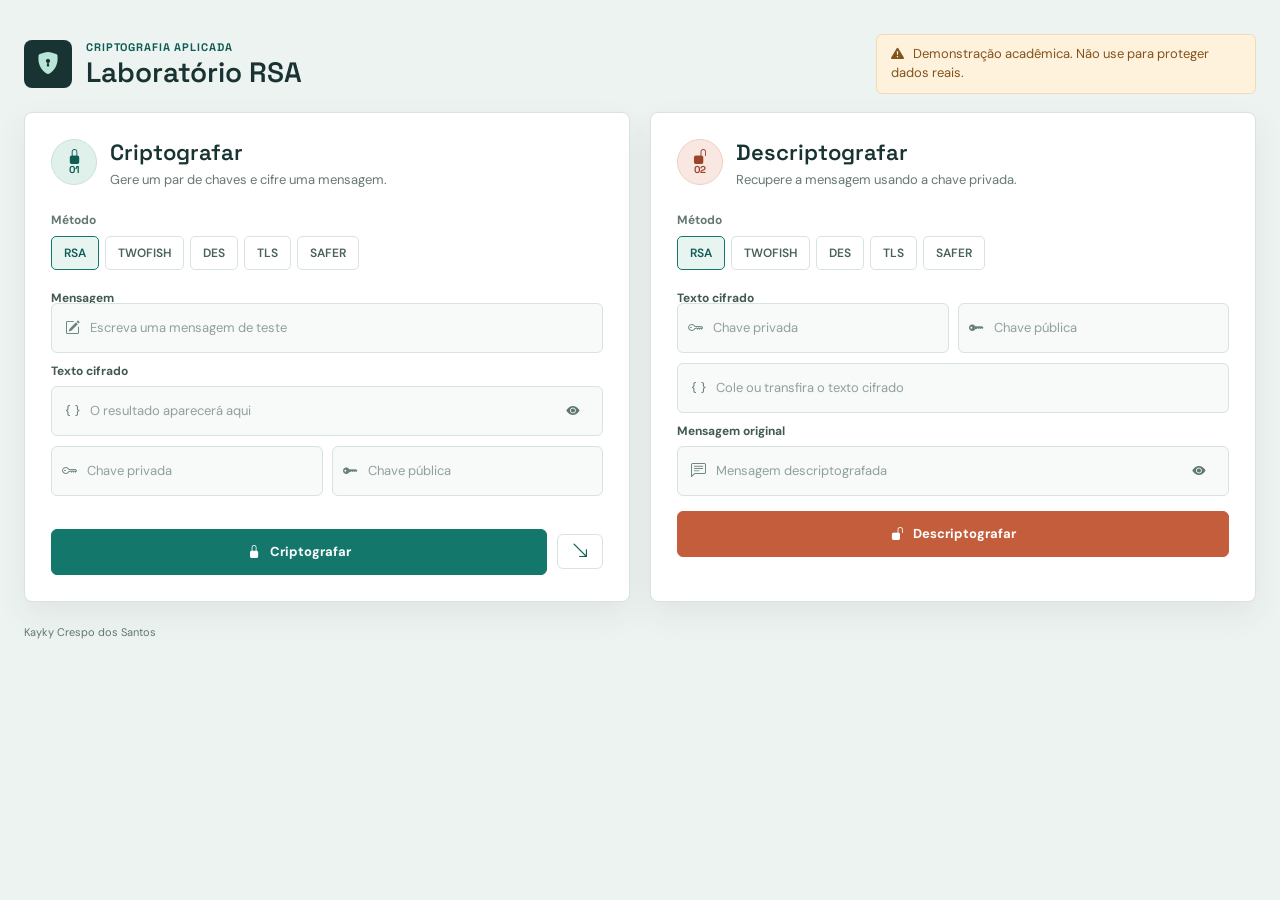
==== index.html @ c53b8f72 "feat: aprimora autoria e selecao de metodos RSA" ====
<!DOCTYPE html>
<html lang="pt-br">

<head>
    <meta charset="UTF-8">
    <meta http-equiv="X-UA-Compatible" content="IE=edge">
    <meta name="viewport" content="width=device-width, initial-scale=1.0">
    <link rel="stylesheet" href="https://cdn.jsdelivr.net/npm/bootstrap-icons@1.10.5/font/bootstrap-icons.css">
    <link rel="stylesheet" href="styles.css?v=4">
    <script type="module" src="https://pyscript.net/snapshots/2023.09.1.RC1/core.js"></script>
    <link rel="stylesheet"
        href="https://fonts.googleapis.com/css2?family=DM+Sans:wght@400;500;600;700&family=Space+Grotesk:wght@500;600;700&display=swap">
    <title>APS | Criptografia - Work Security</title>
</head>

<!--pop-up / botão I(INÍCIO)-->
<body>
    <div id="popup" class="popup">
        <label class="infoEsquerda" for="btnInformacoes">
            <input type="password" name="" id="informacoesEsquerdaFront" class="info-input" placeholder="" readonly>
            <div id="contornoInfoEsquerda" onclick="fecharDireita()">
                <svg xmlns="http://www.w3.org/2000/svg" rect id="myRectAfter" width="24" height="24" fill="white"
                    class="bi bi-info-circle" viewBox="0 0 16 16">
                    <path d="M8 15A7 7 0 1 1 8 1a7 7 0 0 1 0 14zm0 1A8 8 0 1 0 8 0a8 8 0 0 0 0 16z" />
                    <path
                        d="m8.93 6.588-2.29.287-.082.38.45.083c.294.07.352.176.288.469l-.738 3.468c-.194.897.105 1.319.808 1.319.545 0 1.178-.252 1.465-.598l.088-.416c-.2.176-.492.246-.686.246-.275 0-.375-.193-.304-.533L8.93 6.588zM9 4.5a1 1 0 1 1-2 0 1 1 0 0 1 2 0z" />
                </svg>
        </label>
    </div>
    <div>
        <p id="infoTextoEsquerda">Instruções</p>
    </div>
<!--pop-up / botão I(TÉRMINO)-->

    <!--conteudo 1-->
    <div id="conteudoInfo1">
        <input type="password" name="" id="informacoesEsquerdaBackVoltar" class="info-input" placeholder="" readonly>
        <div id="cortornoVoltarDireita" onclick="proximaPagina1()" onmouseenter="mudarCorBotaoPaginaProxima1()"
            onmouseleave="mudarCorBotaoPaginaProxima1()">
            <svg xmlns="http://www.w3.org/2000/svg" id="botaoVoltar" width="25" height="25" fill="white"
                class="bi bi-arrow-right-circle" viewBox="0 0 16 16">
                <path fill-rule="evenodd"
                    d="M1 8a7 7 0 1 0 14 0A7 7 0 0 0 1 8zm15 0A8 8 0 1 1 0 8a8 8 0 0 1 16 0zM4.5 7.5a.5.5 0 0 0 0 1h5.793l-2.147 2.146a.5.5 0 0 0 .708.708l3-3a.5.5 0 0 0 0-.708l-3-3a.5.5 0 1 0-.708.708L10.293 7.5H4.5z" />
            </svg>
        </div>
        <p id="topicosInfo1">1. Selecione o método de criptografia. Por enquanto, somente RSA está disponível, as outras
            estão em desenvolvimento.</p>
        <div id="pagina1">1/10</div>
    </div>

    <!--conteudo 2-->
    <div id="conteudoInfo2">

        <input type="password" name="" id="informacoesEsquerdaBackVoltarPaginaAnterior2" class="info-input"
            placeholder="" readonly>
        <div id="cortornoVoltarEsquerda" onclick="paginaAnterior2()" onmouseenter="mudarCorBotaoPaginaAnterior2()"
            onmouseleave="mudarCorBotaoPaginaAnterior2()">
            <svg xmlns="http://www.w3.org/2000/svg" id="botaoVoltarPaginaAnterior2" width="25" height="25" fill="white"
                class="bi bi-arrow-left-circle" viewBox="0 0 16 16">
                <path fill-rule="evenodd"
                    d="M1 8a7 7 0 1 0 14 0A7 7 0 0 0 1 8zm15 0A8 8 0 1 1 0 8a8 8 0 0 1 16 0zm-4.5-.5a.5.5 0 0 1 0 1H5.707l2.147 2.146a.5.5 0 0 1-.708.708l-3-3a.5.5 0 0 1 0-.708l3-3a.5.5 0 1 1 .708.708L5.707 7.5H11.5z" />
            </svg>
        </div>

        <input type="password" name="" id="informacoesEsquerdaBackVoltar2" class="info-input" placeholder="" readonly>
        <div id="cortornoVoltarDireita" onclick="proximaPagina2()" onmouseenter="mudarCorBotaoPaginaProxima2()"
            onmouseleave="mudarCorBotaoPaginaProxima2()">
            <svg xmlns="http://www.w3.org/2000/svg" id="botaoVoltar2" width="25" height="25" fill="white"
                class="bi bi-arrow-right-circle" viewBox="0 0 16 16">
                <path fill-rule="evenodd"
                    d="M1 8a7 7 0 1 0 14 0A7 7 0 0 0 1 8zm15 0A8 8 0 1 1 0 8a8 8 0 0 1 16 0zM4.5 7.5a.5.5 0 0 0 0 1h5.793l-2.147 2.146a.5.5 0 0 0 .708.708l3-3a.5.5 0 0 0 0-.708l-3-3a.5.5 0 1 0-.708.708L10.293 7.5H4.5z" />
            </svg>
        </div>
        <p id="topicosInfo2">2. Digite a mensagem que você deseja criptografar e clique em "ENCRIPTOGRAFAR”.</p>
        <div id="pagina2">2/10</div>
    </div>

    <!--conteudo 3-->
    <div id="conteudoInfo3">

        <input type="password" name="" id="informacoesEsquerdaBackVoltarPaginaAnterior3" class="info-input"
            placeholder="" readonly>
        <div id="cortornoVoltarEsquerda" onclick="paginaAnterior3()" onmouseenter="mudarCorBotaoPaginaAnterior3()"
            onmouseleave="mudarCorBotaoPaginaAnterior3()">
            <svg xmlns="http://www.w3.org/2000/svg" id="botaoVoltarPaginaAnterior3" width="25" height="25" fill="white"
                class="bi bi-arrow-left-circle" viewBox="0 0 16 16">
                <path fill-rule="evenodd"
                    d="M1 8a7 7 0 1 0 14 0A7 7 0 0 0 1 8zm15 0A8 8 0 1 1 0 8a8 8 0 0 1 16 0zm-4.5-.5a.5.5 0 0 1 0 1H5.707l2.147 2.146a.5.5 0 0 1-.708.708l-3-3a.5.5 0 0 1 0-.708l3-3a.5.5 0 1 1 .708.708L5.707 7.5H11.5z" />
            </svg>
        </div>

        <input type="password" name="" id="informacoesEsquerdaBackVoltar3" class="info-input" placeholder="" readonly>
        <div id="cortornoVoltarDireita" onclick="proximaPagina3()" onmouseenter="mudarCorBotaoPaginaProxima3()"
            onmouseleave="mudarCorBotaoPaginaProxima3()">
            <svg xmlns="http://www.w3.org/2000/svg" id="botaoVoltar3" width="25" height="25" fill="white"
                class="bi bi-arrow-right-circle" viewBox="0 0 16 16">
                <path fill-rule="evenodd"
                    d="M1 8a7 7 0 1 0 14 0A7 7 0 0 0 1 8zm15 0A8 8 0 1 1 0 8a8 8 0 0 1 16 0zM4.5 7.5a.5.5 0 0 0 0 1h5.793l-2.147 2.146a.5.5 0 0 0 .708.708l3-3a.5.5 0 0 0 0-.708l-3-3a.5.5 0 1 0-.708.708L10.293 7.5H4.5z" />
            </svg>
        </div>
        <p id="topicosInfo3">3. Após criptografar, o sistema irá gerar uma chave privada e uma chave pública, juntamente
            com a mensagem criptografada.</p>
        <div id="pagina3">3/10</div>
    </div>

    <!--conteudo 4-->
    <div id="conteudoInfo4">

        <input type="password" name="" id="informacoesEsquerdaBackVoltarPaginaAnterior4" class="info-input"
            placeholder="" readonly>
        <div id="cortornoVoltarEsquerda" onclick="paginaAnterior4()" onmouseenter="mudarCorBotaoPaginaAnterior4()"
            onmouseleave="mudarCorBotaoPaginaAnterior4()">
            <svg xmlns="http://www.w3.org/2000/svg" id="botaoVoltarPaginaAnterior4" width="25" height="25" fill="white"
                class="bi bi-arrow-left-circle" viewBox="0 0 16 16">
                <path fill-rule="evenodd"
                    d="M1 8a7 7 0 1 0 14 0A7 7 0 0 0 1 8zm15 0A8 8 0 1 1 0 8a8 8 0 0 1 16 0zm-4.5-.5a.5.5 0 0 1 0 1H5.707l2.147 2.146a.5.5 0 0 1-.708.708l-3-3a.5.5 0 0 1 0-.708l3-3a.5.5 0 1 1 .708.708L5.707 7.5H11.5z" />
            </svg>
        </div>

        <input type="password" name="" id="informacoesEsquerdaBackVoltar4" class="info-input" placeholder="" readonly>
        <div id="cortornoVoltarDireita" onclick="proximaPagina4()" onmouseenter="mudarCorBotaoPaginaProxima4()"
            onmouseleave="mudarCorBotaoPaginaProxima4()">
            <svg xmlns="http://www.w3.org/2000/svg" id="botaoVoltar4" width="25" height="25" fill="white"
                class="bi bi-arrow-right-circle" viewBox="0 0 16 16">
                <path fill-rule="evenodd"
                    d="M1 8a7 7 0 1 0 14 0A7 7 0 0 0 1 8zm15 0A8 8 0 1 1 0 8a8 8 0 0 1 16 0zM4.5 7.5a.5.5 0 0 0 0 1h5.793l-2.147 2.146a.5.5 0 0 0 .708.708l3-3a.5.5 0 0 0 0-.708l-3-3a.5.5 0 1 0-.708.708L10.293 7.5H4.5z" />
            </svg>
        </div>

        <p id="topicosInfo4">4. Você pode clicar no ícone do “olho” para ocultar ou exibir a mensagem, caso seja
            confidencial.</p>
        <div id="pagina4">4/10</div>
    </div>

    <!--conteudo 5-->
    <div id="conteudoInfo5">

        <input type="password" name="" id="informacoesEsquerdaBackVoltarPaginaAnterior5" class="info-input"
            placeholder="" readonly>
        <div id="cortornoVoltarEsquerda" onclick="paginaAnterior5()" onmouseenter="mudarCorBotaoPaginaAnterior5()"
            onmouseleave="mudarCorBotaoPaginaAnterior5()">
            <svg xmlns="http://www.w3.org/2000/svg" id="botaoVoltarPaginaAnterior5" width="25" height="25" fill="white"
                class="bi bi-arrow-left-circle" viewBox="0 0 16 16">
                <path fill-rule="evenodd"
                    d="M1 8a7 7 0 1 0 14 0A7 7 0 0 0 1 8zm15 0A8 8 0 1 1 0 8a8 8 0 0 1 16 0zm-4.5-.5a.5.5 0 0 1 0 1H5.707l2.147 2.146a.5.5 0 0 1-.708.708l-3-3a.5.5 0 0 1 0-.708l3-3a.5.5 0 1 1 .708.708L5.707 7.5H11.5z" />
            </svg>
        </div>

        <input type="password" name="" id="informacoesEsquerdaBackVoltar5" class="info-input" placeholder="" readonly>
        <div id="cortornoVoltarDireita" onclick="proximaPagina5()" onmouseenter="mudarCorBotaoPaginaProxima5()"
            onmouseleave="mudarCorBotaoPaginaProxima5()">
            <svg xmlns="http://www.w3.org/2000/svg" id="botaoVoltar5" width="25" height="25" fill="white"
                class="bi bi-arrow-right-circle" viewBox="0 0 16 16">
                <path fill-rule="evenodd"
                    d="M1 8a7 7 0 1 0 14 0A7 7 0 0 0 1 8zm15 0A8 8 0 1 1 0 8a8 8 0 0 1 16 0zM4.5 7.5a.5.5 0 0 0 0 1h5.793l-2.147 2.146a.5.5 0 0 0 .708.708l3-3a.5.5 0 0 0 0-.708l-3-3a.5.5 0 1 0-.708.708L10.293 7.5H4.5z" />
            </svg>
        </div>

        <p id="topicosInfo5">5. Use o botão de transferência para transferir os dados para o outro lado sem a necessidade de copiar
            e colar.</p>
        <div id="pagina5">5/10</div>
    </div>

    <!--conteudo 6-->
    <div id="conteudoInfo6">

        <input type="password" name="" id="informacoesEsquerdaBackVoltarPaginaAnterior6" class="info-input"
            placeholder="" readonly>
        <div id="cortornoVoltarEsquerda" onclick="paginaAnterior6()" onmouseenter="mudarCorBotaoPaginaAnterior6()"
            onmouseleave="mudarCorBotaoPaginaAnterior6()">
            <svg xmlns="http://www.w3.org/2000/svg" id="botaoVoltarPaginaAnterior6" width="25" height="25" fill="white"
                class="bi bi-arrow-left-circle" viewBox="0 0 16 16">
                <path fill-rule="evenodd"
                    d="M1 8a7 7 0 1 0 14 0A7 7 0 0 0 1 8zm15 0A8 8 0 1 1 0 8a8 8 0 0 1 16 0zm-4.5-.5a.5.5 0 0 1 0 1H5.707l2.147 2.146a.5.5 0 0 1-.708.708l-3-3a.5.5 0 0 1 0-.708l3-3a.5.5 0 1 1 .708.708L5.707 7.5H11.5z" />
            </svg>
        </div>

        <input type="password" name="" id="informacoesEsquerdaBackVoltar6" class="info-input" placeholder="" readonly>
        <div id="cortornoVoltarDireita" onclick="proximaPagina6()" onmouseenter="mudarCorBotaoPaginaProxima6()"
            onmouseleave="mudarCorBotaoPaginaProxima6()">
            <svg xmlns="http://www.w3.org/2000/svg" id="botaoVoltar6" width="25" height="25" fill="white"
                class="bi bi-arrow-right-circle" viewBox="0 0 16 16">
                <path fill-rule="evenodd"
                    d="M1 8a7 7 0 1 0 14 0A7 7 0 0 0 1 8zm15 0A8 8 0 1 1 0 8a8 8 0 0 1 16 0zM4.5 7.5a.5.5 0 0 0 0 1h5.793l-2.147 2.146a.5.5 0 0 0 .708.708l3-3a.5.5 0 0 0 0-.708l-3-3a.5.5 0 1 0-.708.708L10.293 7.5H4.5z" />
            </svg>
        </div>

        <p id="topicosInfo6">6. Clique em "IR” para prosseguir para a parte de descriptografia.
        </p>
        <div id="pagina6">6/10</div>
    </div>

    <!--conteudo 7-->
    <div id="conteudoInfo7">

        <input type="password" name="" id="informacoesEsquerdaBackVoltarPaginaAnterior7" class="info-input"
            placeholder="" readonly>
        <div id="cortornoVoltarEsquerda" onclick="paginaAnterior7()" onmouseenter="mudarCorBotaoPaginaAnterior7()"
            onmouseleave="mudarCorBotaoPaginaAnterior7()">
            <svg xmlns="http://www.w3.org/2000/svg" id="botaoVoltarPaginaAnterior7" width="25" height="25" fill="white"
                class="bi bi-arrow-left-circle" viewBox="0 0 16 16">
                <path fill-rule="evenodd"
                    d="M1 8a7 7 0 1 0 14 0A7 7 0 0 0 1 8zm15 0A8 8 0 1 1 0 8a8 8 0 0 1 16 0zm-4.5-.5a.5.5 0 0 1 0 1H5.707l2.147 2.146a.5.5 0 0 1-.708.708l-3-3a.5.5 0 0 1 0-.708l3-3a.5.5 0 1 1 .708.708L5.707 7.5H11.5z" />
            </svg>
        </div>

        <input type="password" name="" id="informacoesEsquerdaBackVoltar7" class="info-input" placeholder="" readonly>
        <div id="cortornoVoltarDireita" onclick="proximaPagina7()" onmouseenter="mudarCorBotaoPaginaProxima7()"
            onmouseleave="mudarCorBotaoPaginaProxima7()">
            <svg xmlns="http://www.w3.org/2000/svg" id="botaoVoltar7" width="25" height="25" fill="white"
                class="bi bi-arrow-right-circle" viewBox="0 0 16 16">
                <path fill-rule="evenodd"
                    d="M1 8a7 7 0 1 0 14 0A7 7 0 0 0 1 8zm15 0A8 8 0 1 1 0 8a8 8 0 0 1 16 0zM4.5 7.5a.5.5 0 0 0 0 1h5.793l-2.147 2.146a.5.5 0 0 0 .708.708l3-3a.5.5 0 0 0 0-.708l-3-3a.5.5 0 1 0-.708.708L10.293 7.5H4.5z" />
            </svg>
        </div>

        <p id="topicosInfo7">7. Selecione novamente o método de criptografia, sendo que somente RSA está disponível.
        </p>
        <div id="pagina7">7/10</div>
    </div>

    <!--conteudo 8-->
    <div id="conteudoInfo8">

        <input type="password" name="" id="informacoesEsquerdaBackVoltarPaginaAnterior8" class="info-input"
            placeholder="" readonly>
        <div id="cortornoVoltarEsquerda" onclick="paginaAnterior8()" onmouseenter="mudarCorBotaoPaginaAnterior8()"
            onmouseleave="mudarCorBotaoPaginaAnterior8()">
            <svg xmlns="http://www.w3.org/2000/svg" id="botaoVoltarPaginaAnterior8" width="25" height="25" fill="white"
                class="bi bi-arrow-left-circle" viewBox="0 0 16 16">
                <path fill-rule="evenodd"
                    d="M1 8a7 7 0 1 0 14 0A7 7 0 0 0 1 8zm15 0A8 8 0 1 1 0 8a8 8 0 0 1 16 0zm-4.5-.5a.5.5 0 0 1 0 1H5.707l2.147 2.146a.5.5 0 0 1-.708.708l-3-3a.5.5 0 0 1 0-.708l3-3a.5.5 0 1 1 .708.708L5.707 7.5H11.5z" />
            </svg>
        </div>

        <input type="password" name="" id="informacoesEsquerdaBackVoltar7" class="info-input" placeholder="" readonly>
        <div id="cortornoVoltarDireita" onclick="proximaPagina8()" onmouseenter="mudarCorBotaoPaginaProxima8()"
            onmouseleave="mudarCorBotaoPaginaProxima8()">
            <svg xmlns="http://www.w3.org/2000/svg" id="botaoVoltar8" width="25" height="25" fill="white"
                class="bi bi-arrow-right-circle" viewBox="0 0 16 16">
                <path fill-rule="evenodd"
                    d="M1 8a7 7 0 1 0 14 0A7 7 0 0 0 1 8zm15 0A8 8 0 1 1 0 8a8 8 0 0 1 16 0zM4.5 7.5a.5.5 0 0 0 0 1h5.793l-2.147 2.146a.5.5 0 0 0 .708.708l3-3a.5.5 0 0 0 0-.708l-3-3a.5.5 0 1 0-.708.708L10.293 7.5H4.5z" />
            </svg>
        </div>

        <p id="topicosInfo8">8. Insira tanto a chave privada quanto a chave pública, juntamente com a mensagem
            criptografada.
        </p>
        <div id="pagina8">8/10</div>
    </div>

    <!--conteudo 9-->
    <div id="conteudoInfo9">

        <input type="password" name="" id="informacoesEsquerdaBackVoltarPaginaAnterior9" class="info-input"
            placeholder="" readonly>
        <div id="cortornoVoltarEsquerda" onclick="paginaAnterior9()" onmouseenter="mudarCorBotaoPaginaAnterior9()"
            onmouseleave="mudarCorBotaoPaginaAnterior9()">
            <svg xmlns="http://www.w3.org/2000/svg" id="botaoVoltarPaginaAnterior9" width="25" height="25" fill="white"
                class="bi bi-arrow-left-circle" viewBox="0 0 16 16">
                <path fill-rule="evenodd"
                    d="M1 8a7 7 0 1 0 14 0A7 7 0 0 0 1 8zm15 0A8 8 0 1 1 0 8a8 8 0 0 1 16 0zm-4.5-.5a.5.5 0 0 1 0 1H5.707l2.147 2.146a.5.5 0 0 1-.708.708l-3-3a.5.5 0 0 1 0-.708l3-3a.5.5 0 1 1 .708.708L5.707 7.5H11.5z" />
            </svg>
        </div>

        <input type="password" name="" id="informacoesEsquerdaBackVoltar9" class="info-input" placeholder="" readonly>
        <div id="cortornoVoltarDireita" onclick="proximaPagina9()" onmouseenter="mudarCorBotaoPaginaProxima9()"
            onmouseleave="mudarCorBotaoPaginaProxima9()">
            <svg xmlns="http://www.w3.org/2000/svg" id="botaoVoltar9" width="25" height="25" fill="white"
                class="bi bi-arrow-right-circle" viewBox="0 0 16 16">
                <path fill-rule="evenodd"
                    d="M1 8a7 7 0 1 0 14 0A7 7 0 0 0 1 8zm15 0A8 8 0 1 1 0 8a8 8 0 0 1 16 0zM4.5 7.5a.5.5 0 0 0 0 1h5.793l-2.147 2.146a.5.5 0 0 0 .708.708l3-3a.5.5 0 0 0 0-.708l-3-3a.5.5 0 1 0-.708.708L10.293 7.5H4.5z" />
            </svg>
        </div>
        <p id="topicosInfo9">9. Clique em "DESCRIPTOGRAFAR” para revelar a mensagem original.
        </p>
        <div id="pagina9">9/10</div>
    </div>

    <!--conteudo 10-->
    <div id="conteudoInfo10">

        <input type="password" name="" id="informacoesEsquerdaBackVoltarPaginaAnterior10" class="info-input"
            placeholder="" readonly>
        <div id="cortornoVoltarEsquerda" onclick="paginaAnterior10()" onmouseenter="mudarCorBotaoPaginaAnterior10()"
            onmouseleave="mudarCorBotaoPaginaAnterior10()">
            <svg xmlns="http://www.w3.org/2000/svg" id="botaoVoltarPaginaAnterior10" width="25" height="25" fill="white"
                class="bi bi-arrow-left-circle" viewBox="0 0 16 16">
                <path fill-rule="evenodd"
                    d="M1 8a7 7 0 1 0 14 0A7 7 0 0 0 1 8zm15 0A8 8 0 1 1 0 8a8 8 0 0 1 16 0zm-4.5-.5a.5.5 0 0 1 0 1H5.707l2.147 2.146a.5.5 0 0 1-.708.708l-3-3a.5.5 0 0 1 0-.708l3-3a.5.5 0 1 1 .708.708L5.707 7.5H11.5z" />
            </svg>
        </div>

        <p id="topicosInfo10">10. Clique em “VOLTAR” para retornar para a parte de criptografia.
        </p>
        <div id="pagina10">10/10</div>
    </div>

    </div>

    <header class="app-header">
        <div class="brand-lockup">
            <span class="brand-mark" aria-hidden="true"><i class="bi bi-shield-lock-fill"></i></span>
            <div>
                <p class="eyebrow">CRIPTOGRAFIA APLICADA</p>
                <h1>Laboratório RSA</h1>
            </div>
        </div>
        <p class="security-note"><i class="bi bi-exclamation-triangle-fill" aria-hidden="true"></i> Demonstração acadêmica. Não use para proteger dados reais.</p>
    </header>

    <main id="container" aria-label="Ferramentas de criptografia RSA">
        <div class="content first-content">
            <div class="first-column">
                <label class="infoEsquerda" for="btnInformacoes">
                    <input type="password" name="" id="informacoesEsquerda" class="info-input" placeholder="" readonly>
                    <div id="contornoInfoEsquerda" onclick="abrirDireita()">
                        <svg xmlns="http://www.w3.org/2000/svg" rect id="myRect" width="24" height="24" fill="white"
                            class="bi bi-info-circle" viewBox="0 0 16 16">
                            <path d="M8 15A7 7 0 1 1 8 1a7 7 0 0 1 0 14zm0 1A8 8 0 1 0 8 0a8 8 0 0 0 0 16z" />
                            <path
                                d="m8.93 6.588-2.29.287-.082.38.45.083c.294.07.352.176.288.469l-.738 3.468c-.194.897.105 1.319.808 1.319.545 0 1.178-.252 1.465-.598l.088-.416c-.2.176-.492.246-.686.246-.275 0-.375-.193-.304-.533L8.93 6.588zM9 4.5a1 1 0 1 1-2 0 1 1 0 0 1 2 0z" />
                        </svg>
                    </div>
                </label>
                <h1 class="title title-primary">Descriptografar</h1>
                <p class="description description-primary">Abra a área de descriptografia</p>
                <button id="entrar" class="btn btn-primary">ir</button>
                <p id="copyrightEsquerda">&copy Work Security</p>
            </div><!--first column-->
            <div class="second-column">
                <div class="panel-heading">
                    <span class="step-number" aria-label="Etapa 1"><i class="bi bi-lock-fill" aria-hidden="true"></i><span>01</span></span>
                    <div>
                        <h2 class="title title-second">Criptografar</h2>
                        <p class="panel-subtitle">Gere um par de chaves e cifre uma mensagem.</p>
                    </div>
                </div>
                <p class="description description-criptografia">Método</p>
                <div class="input-container">
                    <input type="radio" id="rsa" name="criptografia" value="RSA" checked /><label class="criptografia"
                        for="rsa">RSA</label>
                    <input type="radio" id="twofish" name="criptografia" value="TWOFISH" /><label class="criptografia"
                        for="twofish">TWOFISH</label>
                    <input type="radio" id="des" name="criptografia" value="DES" /><label class="criptografia"
                        for="des">DES</label>
                    <input type="radio" id="tls" name="criptografia" value="TLS" /><label class="criptografia"
                        for="tls">TLS</label>
                    <input type="radio" id="safer" name="criptografia" value="SAFER" /><label class="criptografia"
                        for="safer">SAFER</label>
                </div>
                <p class="method-notice" id="methodNoticeEncrypt" role="status" aria-live="polite" hidden></p>
                <label class="field-label" for="texto-primary">Mensagem</label>
                <form class="form">
                    <label class="label-input" for="texto-primary">
                        <i class="bi bi-pencil-square" aria-hidden="true"></i>
                        <input type="text" name="" id="texto-primary" placeholder="Escreva uma mensagem de teste"
                            autocomplete="off">
                    </label>
                    <label class="field-label" for="msgCriptografada-primary">Texto cifrado</label>
                    <label class="label-input" for="msgCriptografada-primary">
                        <i class="bi bi-braces" aria-hidden="true"></i>
                        <input type="password" name="msgCriptografada-primary" id="msgCriptografada-primary"
                            placeholder="O resultado aparecerá aqui" value="" readonly>
                        <button class="visibility-toggle" type="button" aria-label="Mostrar ou ocultar texto cifrado" title="Mostrar ou ocultar texto cifrado" onclick="mostrarSenhaPrimary()"><i class="bi bi-eye-fill" id="btn-msgCriptografada-primary" aria-hidden="true"></i></button>
                    </label>
                    <div id="chaves">
                        <label for="chave-privada" class="label-input">
                            <i class="bi bi-key"></i>
                            <input type="text" name="msgCriptografada-primary" id="chave-privada1" placeholder="Chave privada"
                                value="" autocomplete="off" readonly>
                        </label>
                        <label for="chave-publica" class="label-input">
                            <i class="bi bi-key-fill"></i>
                            <input type="text" name="msgCriptografada-primary" id="chave-publica1" placeholder="Chave pública"
                                value="" autocomplete="off" readonly>
                        </label>
                    </div>
                    <div id="chavesVisivel">
                        <p id="chavePrivadaVisivel">Chave privada</p>
                        <p id="chavePublicaVisivel">Chave pública</p>
                    </div>
                    <div class="action-row">
                        <button class="btn btn-second" py-click="criptografar" type="button"><i class="bi bi-lock-fill" aria-hidden="true"></i> Criptografar</button>
                        <button py-click="exportadados" class="transfer-button" type="button" id="exportaDados" aria-label="Transferir mensagem e chaves para descriptografia" title="Transferir para descriptografia"><i class="bi bi-arrow-down-right" aria-hidden="true"></i></button>
                    </div>
                    <p id="aviso" role="status" aria-live="polite">AVISO</p>
                </form>
            </div><!--second column-->
        </div><!--first content-->
        <div class="content second-content">
            <div class="first-column">
                <label class="infoDireita" for="btnInformacoesEsquerda">
                    <input type="password" name="" id="informacoesDireita" class="info-input" placeholder="" readonly>
                    <div id="contornoInfoDireita" onclick="abrirEsquerda()">
                        <svg xmlns="http://www.w3.org/2000/svg" rect id="myRect" width="24" height="24" fill="white"
                            class="bi bi-info-circle" viewBox="0 0 16 16">
                            <path d="M8 15A7 7 0 1 1 8 1a7 7 0 0 1 0 14zm0 1A8 8 0 1 0 8 0a8 8 0 0 0 0 16z" />
                            <path
                                d="m8.93 6.588-2.29.287-.082.38.45.083c.294.07.352.176.288.469l-.738 3.468c-.194.897.105 1.319.808 1.319.545 0 1.178-.252 1.465-.598l.088-.416c-.2.176-.492.246-.686.246-.275 0-.375-.193-.304-.533L8.93 6.588zM9 4.5a1 1 0 1 1-2 0 1 1 0 0 1 2 0z" />
                        </svg>
                    </div>
                </label>
                <h1 class="title title-primary">Criptografar</h1>
                <p class="description description-primary">Gere uma mensagem RSA</p>
                <button id="sair" class="btn btn-primary">voltar</button>
                <p id="copyrightDireita">&copy Work Security</p>
            </div><!--first column-->
            <div class="second-column">
                <div class="panel-heading">
                    <span class="step-number step-number-coral" aria-label="Etapa 2"><i class="bi bi-unlock-fill" aria-hidden="true"></i><span>02</span></span>
                    <div>
                        <h2 class="title title-second">Descriptografar</h2>
                        <p class="panel-subtitle">Recupere a mensagem usando a chave privada.</p>
                    </div>
                </div>
                <p class="description description-criptografia">Método</p>
                <div class="input-container">
                    <input type="radio" id="rsa2" name="criptografia2" value="RSA" checked /><label class="criptografia"
                        for="rsa2">RSA</label>
                    <input type="radio" id="twofish2" name="criptografia2" value="TWOFISH" /><label class="criptografia"
                        for="twofish2">TWOFISH</label>
                    <input type="radio" id="des2" name="criptografia2" value="DES" /><label class="criptografia"
                        for="des2">DES</label>
                    <input type="radio" id="tls2" name="criptografia2" value="TLS" /><label class="criptografia"
                        for="tls2">TLS</label>
                    <input type="radio" id="safer2" name="criptografia2" value="SAFER" /><label class="criptografia"
                        for="safer2">SAFER</label>
                </div>
                <p class="method-notice" id="methodNoticeDecrypt" role="status" aria-live="polite" hidden></p>
                <label class="field-label" for="msgCriptografada-second">Texto cifrado</label>
                <form class="form">
                    <div id="chaves">
                        <label for="chave-privada" class="label-input">
                            <i class="bi bi-key"></i>
                            <input type="text" name="msgCriptografada-primary" id="chave-privada2" placeholder="Chave privada"
                                value="" autocomplete="off">
                        </label>
                        <label for="chave-publica" class="label-input">
                            <i class="bi bi-key-fill"></i>
                            <input type="text" name="msgCriptografada-primary" id="chave-publica2" placeholder="Chave pública"
                                value="" autocomplete="off">
                        </label>
                    </div>
                    <label class="label-input" for="msgCriptografada-second">
                        <i class="bi bi-braces" aria-hidden="true"></i>
                        <input type="text" name="" id="msgCriptografada-second" placeholder="Cole ou transfira o texto cifrado"
                            autocomplete="off">
                    </label>
                    <label class="field-label" for="msgDescriptografada-second">Mensagem original</label>
                    <label class="label-input" for="btn-msgDescriptografada-second">
                        <i class="bi bi-chat-left-text" aria-hidden="true"></i>
                        <input type="password" name="" id="msgDescriptografada-second" placeholder="Mensagem descriptografada"
                            readonly>
                        <button class="visibility-toggle" type="button" aria-label="Mostrar ou ocultar mensagem original" title="Mostrar ou ocultar mensagem original" onclick="mostrarSenhaSecond()"><i class="bi bi-eye-fill" id="btn-msgDescriptografada-second" aria-hidden="true"></i></button>
                    </label>
                    <button class="btn btn-decrypt" type="button" py-click="descriptografar"><i class="bi bi-unlock-fill" aria-hidden="true"></i> Descriptografar</button>
                    <p id="aviso2" role="status" aria-live="polite">AVISO</p>

                </form>
            </div><!--second column-->
        </div><!--second content-->
    </main>
    <footer id="copyrightAll">Kayky Crespo dos Santos</footer>
    <script src="app.js?v=3"></script>
    <script type="py" src="rsa_web.py"></script>
</body>

</html>
---- styles.css ----
*{
    box-sizing: border-box;
    margin:0;
    padding: 0;
}

body{
    font-family: 'Open Sans', sans-serif;
}


::placeholder {
    font-family: 'Poppins', sans-serif;
}

#container{
    display: flex;
    justify-content: center;
    align-items: center ;
    height: 100vh;
    background-image: linear-gradient(45deg, #4F3981, #5E4890 99%);
}

.content{
    border-radius: 20px;
    background-color: #fff;
    width: 960px;
    height: 75%;
    align-items: center;
    justify-content: center;
    position: relative;
    -webkit-border-radius: 20px;
    -moz-border-radius: 20px;
    -ms-border-radius: 20px;
    -o-border-radius: 20px;
}

.content::before{
    content: "";
    position: absolute;
    background-color: #735BA4;
    width: 40%;
    height: 100%;
    border-top-left-radius: 15px;
    border-bottom-left-radius: 15px;
    left: 0;
}

/*1º à coluna esquerda*/

.infoEsquerda{
    background-color: none;
    font-size: 25px;
    position: absolute;
    left: -1px;
    top: 8px;
    border-radius: 100%;
    -webkit-border-radius: 100%;
    -moz-border-radius: 100%;
    -ms-border-radius: 100%;
    -o-border-radius: 100%;
}

.infoDireita{
    background-color: none;
    font-size: 25px;
    position: absolute;
    right: 10px;
    top: 5px;
    border-radius: 100%;
    -webkit-border-radius: 100%;
    -moz-border-radius: 100%;
    -ms-border-radius: 100%;
    -o-border-radius: 100%;
}

.info-input{
    display: none;
    z-index: 11;
}

.first-content{
display: flex;
}

.first-content .second-column{
    z-index: 12;
}

.title-primary{
    color: #fff;
}


.first-column{
    text-align: center;
    width: 40%;
    z-index: 10;
}



.btn-primary{
    background-color: transparent;
    border: 1px solid #fff;
}

.btn-primary:hover{
    background-color: #fff;
    color: #735BA4;
    transition: background-color .5s;
    -webkit-transition: background-color .5s;
    -moz-transition: background-color .5s;
    -ms-transition: background-color .5s;
    -o-transition: background-color .5s;
}

.description-primary{
    color: #fff;
}

#exportaDados {
    display: flex;
    width: 45px;
    height: 35px;
    justify-content: center;
    align-items: center;
}

.material-symbols-outlined {
  font-variation-settings:
  'FILL' 0,
  'wght' 400,
  'GRAD' 0,
  'opsz' 24
}

/*GERAL*/
.title{
    font-size: 28px;
    font-weight: bold;
    text-transform: capitalize;
}

.description{
    font-size: 14px;
    font-weight: 300;
}

#chaves {
    display: flex;

}

#chavesVisivel {
    display: flex;
    justify-content: space-around;
    color: #7f8c8d;
    font-size: 0.9em;
    visibility: hidden;
    margin-top: -6px;

}

.btn{
    border-radius: 15px;
    -webkit-border-radius: 15px;
    -moz-border-radius: 15px;
    -ms-border-radius: 15px;
    -o-border-radius: 15px;
    text-transform: uppercase;
    color: #fff;
    font-size: 13px;
    text-align: center;
    padding: 10px 0px;
    cursor: pointer;
    font-weight: bold;
    box-shadow: rgba(255, 255, 255, 0.7) 0px 10px 36px 0px, rgba(255, 255, 255, 0.5) 0px 0px 0px 1px;
    width: 150px;
    align-self: center;
    border: none;
    margin-top: 1rem;
}


/*1º à coluna direita*/
.second-column{
    width: 60%;
    display: flex;
    flex-direction: column;
    align-items: center;
}

.title-second{
    color: #735BA4;
}

.description-second{
    color: #7f8c8d;
}

.description-criptografia{
    color: #7f8c8d;
    margin-top: 20px;
    margin-bottom: -20px;
}

.list-social-media{
    display: flex;
    list-style-type: none;
}

.social-media{
    margin: 1rem;
    margin-top: 1rem;
}

#aviso {
    font-size: 0.9em;
    text-align: center;
    margin-top: 10px;
    display: none;
    color: red;
}

#aviso2 {
    font-size: 0.9em;
    text-align: center;
    margin-top: 10px;
    display: none;
    color: red;
    margin-top: 20px;
}

#dados {
    display: flex;
    justify-content: center;
}

.form{
    display: flex;
    flex-direction: column;
    width: 55%;
    
}

.form input{
    height: 45px;
    border: none;
    background-color:#ecf0f1;
    width: 100%;
    border-radius: 5px;
    -webkit-border-radius: 5px;
    -moz-border-radius: 5px;
    -ms-border-radius: 5px;
    -o-border-radius: 5px;
    outline: 0;
}

input:-webkit-autofill{    
    -webkit-box-shadow: 0 0 0px 1000px #ecf0f1 inset !important;
    -webkit-text-fill-color: #000 !important;
}

.list-social-media{
    display: flex;
}

.btn-second{
    color: #fff;
    background-color: #735BA4;
    border-color: #735BA4;
    box-shadow: #735BA4 0px 10px 36px 0px, #4F3981 0px 0px 0px 1px;
}

.btn-second:hover{
    background-color: #fff;
    border: 1px solid #735BA4;
    color: #735BA4;
    transition: background-color .5s;
    -webkit-transition: background-color .5s;
    -moz-transition: background-color .5s;
    -ms-transition: background-color .5s;
    -o-transition: background-color .5s;
}

.label-input{
    background-color:#ecf0f1;
    display: flex;
    align-items: center;
    gap: 10px;
    margin: 8px;
    border-radius: 5px;
    -webkit-border-radius: 5px;
    -moz-border-radius: 5px;
    -ms-border-radius: 5px;
    -o-border-radius: 5px;
    padding-left: 10px;
}

.icon-modify{
    color: #7f8c8d;
    padding: 0 5px;
}

/*2º coluna esquerda*/

.second-content{
    position: absolute;
    display: flex;
}

.second-content .first-column{
    order:2;
    z-index: -1;
}

.second-content .second-column{
    order: 1;
    z-index: -1;
}

.password{
    color: #7f8c8d;
    font-size: 14px;
    margin: 15px 0;
}

.password::first-letter{
    text-transform: capitalize;
    text-align: center;
}

.entrar-js .first-content .first-column{
    z-index: -1;
}

.entrar-js .second-content .second-column, #btnInformacoesEsquerda{
    z-index: 11;
}

.entrar-js .second-content .first-column{
    z-index: 13;
}

.entrar-js .content::before{
    left: 60%;
    border-top-right-radius: 15px;
    border-bottom-right-radius: 15px;
    border-bottom-left-radius: 0;
    border-top-left-radius: 0;
    animation: slidein 1.8s;
    -webkit-animation: slidein 1.8s;
    z-index: 12;
}







.sair-js .content::before{
    animation: slideout 1.8s;
    -webkit-animation: slideout 1.8s;
    z-index: 12;
}

.sair-js .second-content .first-column{
    z-index: -1;
}

.sair-js .first-content .second-column, #btnInformacoesDireita{
    z-index: 11;

}

.sair-js .first-content .first-column{
    z-index: 13;
}

/*deslocamento do conteúdo */
.entrar-js .first-content .second-column{
    position: relative;
    z-index: -1;
    animation: deslocamentoEsq .3;
    -webkit-animation: deslocamentoEsq .3;
}


.sair-js .second-content .second-column{
    position: relative;
    z-index: -1;
    animation: deslocamentoDir .3;
    -webkit-animation: deslocamentoDir .3;
}



@keyframes deslocamentoEsq {

    from{
        left: 0;
        opacity: 1;
        z-index: 12;
    }

    25%{
        left: -80px;
        opacity: .5;
    }

    50%{
        left: -100px;
        opacity: .8;
    }
    to{
        left: -110px;
        opacity: 0;
        z-index: -1;
    }
}

@keyframes deslocamentoDir {
   
    from{
        left: 0;
        opacity: 1;
        z-index: 12;
    }

    25%{
        left: -80px;
        opacity: .5;
    }

    50%{
        left: -100px;
        opacity: .8;
    }
    
    to{
        left: 110px;
        opacity: 0;
        z-index: -1;
    }
}

@keyframes slidein {
    
    from{
        left: 0;
        width: 40%;
    }

    50%{
        left: 30%;
        width: 40%;
    }

    to{
        left: 60%;
        width: 40%;
    }
}


@keyframes slideout {
    
    from{
        left: 60%;
        width: 40%;
    }

    50%{
        left: 30%;
        width: 40%;
    }

    to{
        left: 0%;
        width: 40%;
    }
}

/*copyright*/

#copyrightEsquerda{
    font-size: 10pt;
    position: absolute;
    left: 15px;
    bottom: 2px;
    color: #fff;
    font-family: 'Poppins', sans-serif;
}

#copyrightDireita{
    font-size: 10pt;
    position: absolute;
    right: 15px;
    bottom: 2px;
    color: #fff;
    font-family: 'Poppins', sans-serif;
}

#copyrightAll{
    font-size: 9pt;
    position: absolute;
    left: 15px;
    bottom: 10px;
    color: #fff;
    font-family: 'Poppins', sans-serif;
}

/*ocultar senha*/

#btn-msgCriptografada-primary, #btn-msgDescriptografada-second{
    margin: 10px;
}

.bi {
    color: #4F3981;
}

.eye-senha{
    position: relative;
}

#btn-senha{
    margin: 8px;
    position: relative;
    outline: 0;
}

.senha{
    width: 25px;
    line-height: 40px;
    border: 0;
    outline: 0;
}

i{
    cursor: pointer;
}

.criptografia{
    cursor: pointer;
    color: #4F3981;
    font-weight: bold;
}

.input-container{
    display: inline-block;
    margin: 30px 0px 30px 0px;
}


input[type="radio"] {
    display: none;
}

label {
    position: relative;
    padding-left: 10px; 
    cursor: pointer;
}


input[type="radio"] + label::before {
    vertical-align: -5%;
    content: "";
    display: inline-block;
    width: 10px; 
    height: 10px; 
    margin-right: 5px; 
    border: 2px solid #ccc; 
    border-radius: 50%; 
    background-color: transparent; 
}

input[type="radio"]:checked + label::before {
    background-color: #4a3183; 
    border: 2px solid #be9dff; 
}

#myRect:hover, #contornoInfo:hover {
    fill: black;
}   

#myRectAfter:hover{
    fill: black;
}

#contornoInfoEsquerda{
    width: 24px;
    height: 24px;
    position: absolute;
    left: 8px;
    top: 4px;
    border-radius: 100%;
    -webkit-border-radius: 100%;
    -moz-border-radius: 100%;
    -ms-border-radius: 100%;
    -o-border-radius: 100%;
    animation: none;
    -webkit-animation: none;
    display: block;
}

#contornoInfoDireita{
    width: 24px;
    height: 24px;
    position: absolute;
    right: 2px;
    top: 4px;
    border-radius: 100%;
    -webkit-border-radius: 100%;
    -moz-border-radius: 100%;
    -ms-border-radius: 100%;
    -o-border-radius: 100%;
    animation: none;
    -webkit-animation: none;
}

#popup{
    position: fixed;
    top: 0;
    bottom: 0;
    left: 0;
    right: 0;
    margin: auto;
    width: 60px;
    width: 960px;
    height: 75%;
    background-color: #4a3478;
    border-radius: 15px;
    -webkit-border-radius: 15px;
    -moz-border-radius: 15px;
    -ms-border-radius: 15px;
    -o-border-radius: 15px;
    display: none;
    z-index: 20;
    box-shadow: #e0e0e0 0px 10px 36px 0px, #c3c1c1 0px 0px 0px 1px;
    animation: none;
    -webkit-animation: none;
}

#infoTextoEsquerda{
    color: white;
    display: inline-block;
    position: fixed;
    top: 97px;
    left: 80px;
    right: 10px;
    margin: auto;
    width: 955px;
    height: 75%;
    cursor:default
}

#informacoesEsquerdaFront{
    visibility: visible;
}


/*INFO ESQUERDA*/
@keyframes transicaoTextoEsquerda {

    from {
        margin-left: 10px;
        opacity: 0;
}

    50%{
        opacity: 0.5;
        margin-left: 25px;
    }

    to {
        opacity: 1;
        margin-left: 250px;
    }
}

@keyframes slideInfoDireita {

    from {
        left: -2650px;
        width: 960px;
        opacity: 0;
}

    25%{
        width: 610px;
        border-radius: 0;
        -webkit-border-radius: 0;
        -moz-border-radius: 0;
        -ms-border-radius: 0;
        -o-border-radius: 0;
        opacity: 0.5
    }

    50%{
        left: -800px;
        width: 610px;
        border-radius: 0;
        -webkit-border-radius: 0;
        -moz-border-radius: 0;
        -ms-border-radius: 0;
        -o-border-radius: 0;
        opacity: 0.8
    }

    to {
        left: 10px;
        width: 960px;
        opacity: 1
    }
}

/*INFO DIREITA*/
@keyframes transicaoTextoDireita{

    from {
        opacity: 0;
        width: 960px;
}

    50%{
        opacity: 0;
        width: 960px;
    }

    to {
        opacity: 1;
        margin-left: 250px;
        width: 960px;
    }
}

@keyframes slideInfoEsquerda {

    from {
        right: -2650px;
        width: 900px;
        opacity: 0;
}

    25%{
        width: 610px;
        border-radius: 0;
        -webkit-border-radius: 0;
        -moz-border-radius: 0;
        -ms-border-radius: 0;
        -o-border-radius: 0;
        opacity: 0.5
    }

    50%{
        right: -800px;
        width: 610px;
        border-radius: 0;
        -webkit-border-radius: 0;
        -moz-border-radius: 0;
        -ms-border-radius: 0;
        -o-border-radius: 0;
        opacity: 0.8
    }

    to {
        right: 0;
        width: 960px;
        opacity: 1;
        left: 10px;
    }
}


/*Conteúdo da INFO*/

#cortornoVoltarDireita{
    width: 24px;
    height: 24px;
    position: absolute;
    left: 923px;
    top: 8px;
    border-radius: 30%;
    -webkit-border-radius: 30%;
    -moz-border-radius: 30%;
    -ms-border-radius: 30%;
    -o-border-radius: 30%;
    animation: none;
    -webkit-animation: none;
    display: block;
}

#cortornoVoltarEsquerda{
    width: 24px;
    height: 24px;
    position: absolute;
    left: 890px;
    top: 2px;
    border-radius: 30%;
    -webkit-border-radius: 30%;
    -moz-border-radius: 30%;
    -ms-border-radius: 30%;
    -o-border-radius: 30%;
    animation: none;
    -webkit-animation: none;
    display: block;
    align-items: center;
    justify-content: center;
    text-align: center;
    padding-bottom: 20x;
}

.bi-arrow-right-circle, #bi-arrow-return-left{
    position: absolute;
    color: white;
}

/*-------------------1º conteudo------------------------*/
#conteudoInfo1{
    visibility: visible;
    display: flex;
    margin-top: 25px;
    cursor:default;
    padding: 10px; /* para criar espaço interno se desejar */
    flex-direction: column;
}

#topicosInfo1{
    visibility: visible;
    color: #ffffff;
    font-size: 14pt;
    cursor:default;
    margin-top: 5px;
}

#topicoImagem1{
    border-radius: 10px;
    -webkit-border-radius: 10px;
    -moz-border-radius: 10px;
    -ms-border-radius: 10px;
    -o-border-radius: 10px;
    cursor:default;
    margin-left: 280px; 
    margin-top: 10px;
    width: 355px;
    height: 405px;
    border: 2px solid black;
    box-shadow: rgba(0, 0, 0, 0.25) 0px 54px 55px, rgba(0, 0, 0, 0.12) 0px -12px 30px, rgba(0, 0, 0, 0.12) 0px 4px 6px, rgba(0, 0, 0, 0.17) 0px 12px 13px, rgba(0, 0, 0, 0.09) 0px -3px 5px;
}

#pagina1{
    color: white;
    position: relative;
    font-size: 15pt;
    display: flex;
    justify-content: right;
    margin-top: -25px;
    margin-right: 10px;
}






/*-------------------2º conteudo------------------------*/
#conteudoInfo2{
    visibility: hidden;
    display: flex;
    margin-top: -493px;
    cursor:default;
    padding: 10px; /* para criar espaço interno se desejar */
    flex-direction: column;
}

#topicosInfo2{
    visibility: hidden;
    color: #ffffff;
    font-size: 14pt;
    cursor:default;
    margin-top: 5px;
}

#topicoImagem2{
    border-radius: 10px;
    -webkit-border-radius: 10px;
    -moz-border-radius: 10px;
    -ms-border-radius: 10px;
    -o-border-radius: 10px;
    cursor:default;
    margin-left: 280px; 
    margin-top: 35px;
    width: 355px;
    height: 405px;
    border: 2px solid black;
    box-shadow: rgba(0, 0, 0, 0.25) 0px 54px 55px, rgba(0, 0, 0, 0.12) 0px -12px 30px, rgba(0, 0, 0, 0.12) 0px 4px 6px, rgba(0, 0, 0, 0.17) 0px 12px 13px, rgba(0, 0, 0, 0.09) 0px -3px 5px;
}

#pagina2{
    color: white;
    position: relative;
    font-size: 15pt;
    display: flex;
    justify-content: right;
    margin-top: -25px;
    margin-right: 10px;
}

#botaoVoltarPaginaAnterior2{
    margin-top: 6px;
}






/*-------------------3º conteudo------------------------*/
#conteudoInfo3{
    visibility: hidden;
    display: flex;
    margin-top: -493px;
    cursor:default;
    padding: 10px; /* para criar espaço interno se desejar */
    flex-direction: column;
}

#topicosInfo3{
    visibility: hidden;
    color: #ffffff;
    font-size: 14pt;
    cursor:default;
    margin-top: 5px;
}

#topicoImagem3{
    border-radius: 10px;
    -webkit-border-radius: 10px;
    -moz-border-radius: 10px;
    -ms-border-radius: 10px;
    -o-border-radius: 10px;
    cursor:default;
    margin-left: 280px; 
    margin-top: 10px;
    width: 355px;
    height: 405px;
    border: 2px solid black;
    box-shadow: rgba(0, 0, 0, 0.25) 0px 54px 55px, rgba(0, 0, 0, 0.12) 0px -12px 30px, rgba(0, 0, 0, 0.12) 0px 4px 6px, rgba(0, 0, 0, 0.17) 0px 12px 13px, rgba(0, 0, 0, 0.09) 0px -3px 5px;
}

#pagina3{
    color: white;
    position: relative;
    font-size: 15pt;
    display: flex;
    justify-content: right;
    margin-top: -25px;
    margin-right: 10px;
}

#botaoVoltarPaginaAnterior3{
    margin-top: 6px;
}






/*-------------------4º conteudo------------------------*/
#conteudoInfo4{
    visibility: hidden;
    display: flex;
    margin-top: -493px;
    cursor:default;
    padding: 10px; /* para criar espaço interno se desejar */
    flex-direction: column;
}

#topicosInfo4{
    visibility: hidden;
    color: #ffffff;
    font-size: 14pt;
    cursor:default;
    margin-top: 5px;
}

#topicoImagem4{
    border-radius: 10px;
    -webkit-border-radius: 10px;
    -moz-border-radius: 10px;
    -ms-border-radius: 10px;
    -o-border-radius: 10px;
    cursor:default;
    margin-left: 280px; 
    margin-top: 35px;
    width: 355px;
    height: 405px;
    border: 2px solid black;
    box-shadow: rgba(0, 0, 0, 0.25) 0px 54px 55px, rgba(0, 0, 0, 0.12) 0px -12px 30px, rgba(0, 0, 0, 0.12) 0px 4px 6px, rgba(0, 0, 0, 0.17) 0px 12px 13px, rgba(0, 0, 0, 0.09) 0px -3px 5px;
}

#pagina4{
    color: white;
    position: relative;
    font-size: 15pt;
    display: flex;
    justify-content: right;
    margin-top: -25px;
    margin-right: 10px;
}

#botaoVoltarPaginaAnterior4{
    margin-top: 6px;
}






/*-------------------5º conteudo------------------------*/
#conteudoInfo5{
    visibility: hidden;
    display: flex;
    margin-top: -498px;
    cursor:default;
    padding: 10px; /* para criar espaço interno se desejar */
    flex-direction: column;
}


#topicosInfo5{
    visibility: hidden;
    color: #ffffff;
    font-size: 14pt;
    cursor:default;
    margin-top: 5px;
}

#topicoImagem5{
    border-radius: 10px;
    -webkit-border-radius: 10px;
    -moz-border-radius: 10px;
    -ms-border-radius: 10px;
    -o-border-radius: 10px;
    cursor:default;
    margin-left: 280px; 
    margin-top: 35px;
    width: 355px;
    height: 405px;
    border: 2px solid black;
    box-shadow: rgba(0, 0, 0, 0.25) 0px 54px 55px, rgba(0, 0, 0, 0.12) 0px -12px 30px, rgba(0, 0, 0, 0.12) 0px 4px 6px, rgba(0, 0, 0, 0.17) 0px 12px 13px, rgba(0, 0, 0, 0.09) 0px -3px 5px;
}

#pagina5{
    color: white;
    position: relative;
    font-size: 15pt;
    display: flex;
    justify-content: right;
    margin-top: -25px;
    margin-right: 10px;
}

#botaoVoltarPaginaAnterior5{
    margin-top: 6px;
}







/*-------------------6º conteudo------------------------*/
#conteudoInfo6{
    visibility: hidden;
    display: flex;
    margin-top: -493px;
    cursor:default;
    padding: 10px; /* para criar espaço interno se desejar */
    flex-direction: column;
}

#topicosInfo6{
    visibility: hidden;
    color: #ffffff;
    font-size: 14pt;
    cursor:default;
    margin-top: 5px;
}

#topicoImagem6{
    border-radius: 10px;
    -webkit-border-radius: 10px;
    -moz-border-radius: 10px;
    -ms-border-radius: 10px;
    -o-border-radius: 10px;
    cursor:default;
    margin-left: 280px; 
    margin-top: 35px;
    width: 355px;
    height: 405px;
    border: 2px solid black;
    box-shadow: rgba(0, 0, 0, 0.25) 0px 54px 55px, rgba(0, 0, 0, 0.12) 0px -12px 30px, rgba(0, 0, 0, 0.12) 0px 4px 6px, rgba(0, 0, 0, 0.17) 0px 12px 13px, rgba(0, 0, 0, 0.09) 0px -3px 5px;
}

#pagina6{
    color: white;
    position: relative;
    font-size: 15pt;
    display: flex;
    justify-content: right;
    margin-top: -25px;
    margin-right: 10px;
}

#botaoVoltarPaginaAnterior6{
    margin-top: 6px;
}






/*-------------------7º conteudo------------------------*/
#conteudoInfo7{
    visibility: hidden;
    display: flex;
    margin-top: -493px;
    cursor:default;
    padding: 10px; /* para criar espaço interno se desejar */
    flex-direction: column;
}

#topicosInfo7{
    visibility: hidden;
    color: #ffffff;
    font-size: 14pt;
    cursor:default;
    margin-top: 5px;
}

#topicoImagem7{
    border-radius: 10px;
    -webkit-border-radius: 10px;
    -moz-border-radius: 10px;
    -ms-border-radius: 10px;
    -o-border-radius: 10px;
    cursor:default;
    margin-left: 280px; 
    margin-top: 35px;
    width: 355px;
    height: 405px;
    border: 2px solid black;
    box-shadow: rgba(0, 0, 0, 0.25) 0px 54px 55px, rgba(0, 0, 0, 0.12) 0px -12px 30px, rgba(0, 0, 0, 0.12) 0px 4px 6px, rgba(0, 0, 0, 0.17) 0px 12px 13px, rgba(0, 0, 0, 0.09) 0px -3px 5px;
}

#pagina7{
    color: white;
    position: relative;
    font-size: 15pt;
    display: flex;
    justify-content: right;
    margin-top: -25px;
    margin-right: 10px;
}

#botaoVoltarPaginaAnterior7{
    margin-top: 6px;
}






/*-------------------8º conteudo------------------------*/
#conteudoInfo8{
    visibility: hidden;
    display: flex;
    margin-top: -493px;
    cursor:default;
    padding: 10px; /* para criar espaço interno se desejar */
    flex-direction: column;
}

#topicosInfo8{
    visibility: hidden;
    color: #ffffff;
    font-size: 14pt;
    cursor:default;
    margin-top: 5px;
}

#topicoImagem8{
    border-radius: 10px;
    -webkit-border-radius: 10px;
    -moz-border-radius: 10px;
    -ms-border-radius: 10px;
    -o-border-radius: 10px;
    cursor:default;
    margin-left: 280px; 
    margin-top: 35px;
    width: 355px;
    height: 405px;
    border: 2px solid black;
    box-shadow: rgba(0, 0, 0, 0.25) 0px 54px 55px, rgba(0, 0, 0, 0.12) 0px -12px 30px, rgba(0, 0, 0, 0.12) 0px 4px 6px, rgba(0, 0, 0, 0.17) 0px 12px 13px, rgba(0, 0, 0, 0.09) 0px -3px 5px;
}

#pagina8{
    color: white;
    position: relative;
    font-size: 15pt;
    display: flex;
    justify-content: right;
    margin-top: -25px;
    margin-right: 10px;
}

#botaoVoltarPaginaAnterior8{
    margin-top: 6px;
}






/*-------------------9º conteudo------------------------*/
#conteudoInfo9{
    visibility: hidden;
    display: flex;
    margin-top: -493px;
    cursor:default;
    padding: 10px; /* para criar espaço interno se desejar */
    flex-direction: column;
}

#topicosInfo9{
    visibility: hidden;
    color: #ffffff;
    font-size: 14pt;
    cursor:default;
    margin-top: 5px;
}

#topicoImagem9{
    border-radius: 10px;
    -webkit-border-radius: 10px;
    -moz-border-radius: 10px;
    -ms-border-radius: 10px;
    -o-border-radius: 10px;
    cursor:default;
    margin-left: 280px; 
    margin-top: 35px;
    width: 355px;
    height: 405px;
    border: 2px solid black;
    box-shadow: rgba(0, 0, 0, 0.25) 0px 54px 55px, rgba(0, 0, 0, 0.12) 0px -12px 30px, rgba(0, 0, 0, 0.12) 0px 4px 6px, rgba(0, 0, 0, 0.17) 0px 12px 13px, rgba(0, 0, 0, 0.09) 0px -3px 5px;
}

#pagina9{
    color: white;
    position: relative;
    font-size: 15pt;
    display: flex;
    justify-content: right;
    margin-top: -25px;
    margin-right: 10px;
}
#botaoVoltarPaginaAnterior9{
    margin-top: 6px;
}






/*-------------------10º conteudo------------------------*/
#conteudoInfo10{
    visibility: hidden;
    display: flex;
    margin-top: -493px;
    cursor:default;
    padding: 10px; /* para criar espaço interno se desejar */
    flex-direction: column;
}

#topicosInfo10{
    visibility: hidden;
    color: #ffffff;
    font-size: 14pt;
    cursor:default;
    margin-top: 5px;
    margin-left: -3px;
}

#topicoImagem10{
    border-radius: 10px;
    -webkit-border-radius: 10px;
    -moz-border-radius: 10px;
    -ms-border-radius: 10px;
    -o-border-radius: 10px;
    cursor:default;
    margin-left: 280px; 
    margin-top: 35px;
    width: 355px;
    height: 405px;
    border: 2px solid black;
    box-shadow: rgba(0, 0, 0, 0.25) 0px 54px 55px, rgba(0, 0, 0, 0.12) 0px -12px 30px, rgba(0, 0, 0, 0.12) 0px 4px 6px, rgba(0, 0, 0, 0.17) 0px 12px 13px, rgba(0, 0, 0, 0.09) 0px -3px 5px;
}

#pagina10{
    color: white;
    position: relative;
    font-size: 15pt;
    display: flex;
    justify-content: right;
    margin-top: -25px;
    margin-right: 10px;
}

#botaoVoltarPaginaAnterior10{
    position: absolute;
    right: -28px;
    top: 7px;
}

:root {
    color-scheme: light;
    --ink: #183332;
    --muted: #657875;
    --canvas: #edf3f0;
    --paper: #ffffff;
    --line: #d8e3df;
    --teal: #14776c;
    --teal-dark: #105d55;
    --coral: #c45d3b;
    --amber-bg: #fff2dc;
    --amber-ink: #83521d;
}

html {
    min-width: 320px;
    background: var(--canvas);
}

body {
    min-height: 100vh;
    overflow-x: hidden;
    background-color: var(--canvas);
    background-image: radial-gradient(#cbd9d4 0.65px, transparent 0.65px);
    background-size: 18px 18px;
    color: var(--ink);
    font-family: 'DM Sans', sans-serif;
}

body :is(h1, h2, .eyebrow, .step-number) {
    font-family: 'Space Grotesk', sans-serif;
}

#popup,
#infoTextoEsquerda,
#conteudoInfo1,
#conteudoInfo2,
#conteudoInfo3,
#conteudoInfo4,
#conteudoInfo5,
#conteudoInfo6,
#conteudoInfo7,
#conteudoInfo8,
#conteudoInfo9,
#conteudoInfo10 {
    display: none !important;
}

.app-header {
    width: min(1320px, calc(100% - 48px));
    margin: 0 auto;
    padding: 34px 0 18px;
    display: flex;
    align-items: center;
    justify-content: space-between;
    gap: 24px;
}

.brand-lockup {
    display: flex;
    align-items: center;
    gap: 14px;
}

.brand-mark {
    width: 48px;
    height: 48px;
    display: grid;
    place-items: center;
    flex: 0 0 48px;
    border-radius: 8px;
    background: var(--ink);
    color: #b9e5d9;
    font-size: 22px;
}

.eyebrow {
    margin: 0 0 2px;
    color: var(--teal-dark);
    font-size: 11px;
    font-weight: 700;
    letter-spacing: 0.08em;
}

.app-header h1 {
    margin: 0;
    font-size: 28px;
    font-weight: 600;
    line-height: 1.15;
}

.security-note {
    max-width: 380px;
    margin: 0;
    padding: 10px 14px;
    border: 1px solid #f0d9b7;
    border-radius: 6px;
    background: var(--amber-bg);
    color: var(--amber-ink);
    font-size: 13px;
    line-height: 1.45;
}

.security-note i {
    margin-right: 6px;
}

.bi {
    color: currentColor;
}

.brand-mark .bi {
    color: #b9e5d9;
}

#container {
    width: min(1320px, calc(100% - 48px));
    height: auto;
    margin: 0 auto;
    display: grid;
    grid-template-columns: repeat(2, minmax(0, 1fr));
    align-items: stretch;
    gap: 20px;
    background: transparent;
}

.content,
.second-content {
    position: static;
    display: contents;
    width: auto;
    height: auto;
    border-radius: 0;
    background: transparent;
}

.content::before {
    display: none;
}

.first-content .first-column,
.second-content .first-column {
    display: none;
}

.first-content .second-column,
.second-content .second-column {
    position: relative;
    z-index: 1;
    order: 0;
    width: auto;
    min-width: 0;
    padding: 26px;
    display: flex;
    flex-direction: column;
    align-items: stretch;
    border: 1px solid var(--line);
    border-radius: 8px;
    background: var(--paper);
    box-shadow: 0 12px 32px rgba(24, 51, 50, 0.07);
    animation: panel-arrive 420ms ease-out both;
}

.second-content .second-column {
    animation-delay: 90ms;
}

.panel-heading {
    display: flex;
    align-items: flex-start;
    gap: 13px;
    margin-bottom: 22px;
}

.step-number {
    width: 46px;
    height: 46px;
    display: flex;
    flex: 0 0 46px;
    flex-direction: column;
    align-items: center;
    justify-content: center;
    gap: 1px;
    border: 1px solid #c8e3d9;
    border-radius: 50%;
    background: #e0f1eb;
    color: var(--teal-dark);
    font-size: 10px;
    font-weight: 700;
    line-height: 1;
}

.step-number > .bi {
    color: inherit;
    font-size: 15px;
}

.step-number-coral {
    border-color: #f0cfc2;
    background: #f9e8e1;
    color: #9b452b;
}

.method-notice {
    margin: -11px 0 16px;
    padding: 9px 11px;
    border: 1px solid #f0d9b7;
    border-radius: 5px;
    background: var(--amber-bg);
    color: var(--amber-ink);
    font-size: 12px;
    line-height: 1.45;
}

.method-notice[hidden] {
    display: none;
}

.title,
.title-second {
    margin: 0;
    color: var(--ink);
    font-size: 22px;
    font-weight: 600;
    line-height: 1.25;
    text-transform: none;
}

.panel-subtitle {
    margin: 4px 0 0;
    color: var(--muted);
    font-size: 13px;
    line-height: 1.5;
}

.description-criptografia {
    margin: 0 0 8px;
    color: var(--muted);
    font-size: 12px;
    font-weight: 700;
}

.input-container {
    display: flex;
    flex-wrap: wrap;
    gap: 6px;
    margin: 0 0 20px;
}

input[type="radio"] {
    position: absolute;
    width: 1px;
    height: 1px;
    opacity: 0;
}

input[type="radio"] + label.criptografia {
    min-height: 34px;
    display: inline-flex;
    align-items: center;
    padding: 6px 12px;
    border: 1px solid var(--line);
    border-radius: 5px;
    background: #fff;
    color: #49615d;
    cursor: pointer;
    font-size: 12px;
    font-weight: 600;
}

input[type="radio"] + label.criptografia::before {
    display: none;
}

input[type="radio"]:checked + label.criptografia {
    border-color: var(--teal);
    background: #e8f4f0;
    color: var(--teal-dark);
}

input[type="radio"]:focus-visible + label.criptografia {
    outline: 3px solid rgba(20, 119, 108, 0.25);
    outline-offset: 2px;
}

input[type="radio"]:disabled + label.criptografia {
    background: #f4f6f5;
    color: #98a6a2;
    cursor: not-allowed;
}

.field-label {
    display: block;
    margin: 0 0 -3px;
    padding: 0;
    color: #425955;
    cursor: default;
    font-size: 12px;
    font-weight: 700;
}

.form {
    width: 100%;
    display: flex;
    flex-direction: column;
    gap: 10px;
}

.label-input {
    width: 100%;
    min-width: 0;
    min-height: 50px;
    display: flex;
    align-items: center;
    gap: 10px;
    margin: 0;
    padding: 0 13px;
    border: 1px solid var(--line);
    border-radius: 6px;
    background: #f7faf8;
    transition: border-color 150ms ease, background-color 150ms ease;
}

.label-input:focus-within {
    border-color: var(--teal);
    background: #fff;
}

.label-input > .bi {
    flex: 0 0 auto;
    color: #6a827d;
    font-size: 15px;
}

.form input:not([type="radio"]) {
    width: 100%;
    min-width: 0;
    height: 48px;
    border: 0;
    border-radius: 0;
    outline: 0;
    background: transparent;
    color: var(--ink);
    font-family: 'DM Sans', sans-serif;
    font-size: 13px;
}

.form input::placeholder {
    color: #91a09c;
    font-family: 'DM Sans', sans-serif;
    font-size: 13px;
}

.form input[readonly] {
    cursor: text;
}

#chaves {
    display: grid;
    grid-template-columns: repeat(2, minmax(0, 1fr));
    gap: 9px;
}

#chaves .label-input {
    padding: 0 10px;
}

#chaves input {
    font-size: 12px;
}

#chavesVisivel {
    justify-content: space-around;
    gap: 8px;
    margin: -5px 0 0;
    color: var(--muted);
    font-size: 10px;
}

#chavesVisivel p {
    margin: 0;
}

.action-row {
    display: flex;
    align-items: center;
    gap: 10px;
    margin-top: 5px;
}

.btn,
.btn-second,
.btn-decrypt {
    width: auto;
    min-height: 46px;
    flex: 1 1 auto;
    display: inline-flex;
    align-items: center;
    justify-content: center;
    gap: 9px;
    margin: 0;
    padding: 10px 16px;
    border: 1px solid var(--teal);
    border-radius: 6px;
    background: var(--teal);
    box-shadow: none;
    color: #fff;
    cursor: pointer;
    font-family: 'DM Sans', sans-serif;
    font-size: 13px;
    font-weight: 700;
    text-align: center;
    text-transform: none;
    transition: background-color 150ms ease, transform 150ms ease;
}

.btn:hover,
.btn-second:hover {
    transform: translateY(-1px);
    border-color: var(--teal-dark);
    background: var(--teal-dark);
    color: #fff;
}

.btn-decrypt {
    width: 100%;
    margin-top: 5px;
    border-color: var(--coral);
    background: var(--coral);
}

.btn-decrypt:hover {
    transform: translateY(-1px);
    border-color: #a4492e;
    background: #a4492e;
    color: #fff;
}

.transfer-button,
.visibility-toggle {
    width: 42px;
    height: 42px;
    flex: 0 0 42px;
    display: grid;
    place-items: center;
    border: 1px solid var(--line);
    border-radius: 6px;
    background: #fff;
    color: var(--teal-dark);
    cursor: pointer;
}

.transfer-button {
    width: 46px;
    height: 46px;
    flex-basis: 46px;
    font-size: 18px;
}

.transfer-button:hover,
.visibility-toggle:hover {
    border-color: var(--teal);
    background: #e8f4f0;
}

.visibility-toggle {
    width: 34px;
    height: 34px;
    flex-basis: 34px;
    border: 0;
    background: transparent;
    color: #5e7771;
}

.visibility-toggle i {
    color: inherit;
}

#aviso,
#aviso2 {
    min-height: 20px;
    margin: 2px 0 0;
    color: var(--muted);
    font-size: 12px;
    line-height: 1.5;
}

#copyrightAll {
    position: static;
    width: min(1320px, calc(100% - 48px));
    margin: 0 auto;
    padding: 22px 0 30px;
    color: #647772;
    font-family: 'DM Sans', sans-serif;
    font-size: 11px;
    line-height: 1.5;
}

.first-column,
.second-column,
.form,
.label-input,
.action-row,
.app-header,
#container {
    box-sizing: border-box;
}

button:focus-visible,
.label-input:focus-within {
    outline-color: var(--teal);
}

@keyframes panel-arrive {
    from {
        opacity: 0;
        transform: translateY(10px);
    }

    to {
        opacity: 1;
        transform: translateY(0);
    }
}

@media (max-width: 860px) {
    .app-header {
        align-items: flex-start;
        flex-direction: column;
        gap: 15px;
    }

    .security-note {
        max-width: none;
    }

    #container {
        grid-template-columns: minmax(0, 1fr);
        gap: 14px;
    }

    .second-content .second-column {
        animation-delay: 0ms;
    }
}

@media (max-width: 520px) {
    .app-header,
    #container,
    #copyrightAll {
        width: calc(100% - 28px);
    }

    .app-header {
        padding-top: 22px;
    }

    .app-header h1 {
        font-size: 24px;
    }

    .security-note {
        font-size: 12px;
    }

    .first-content .second-column,
    .second-content .second-column {
        padding: 19px 16px;
    }

    .title,
    .title-second {
        font-size: 20px;
    }

    #chaves {
        grid-template-columns: minmax(0, 1fr);
    }

    #chavesVisivel {
        display: none;
    }

    .input-container {
        gap: 5px;
    }

    input[type="radio"] + label.criptografia {
        padding: 6px 9px;
    }
}

@media (prefers-reduced-motion: reduce) {
    *,
    *::before,
    *::after {
        scroll-behavior: auto !important;
        animation-duration: 0.01ms !important;
        animation-iteration-count: 1 !important;
        transition-duration: 0.01ms !important;
    }
}
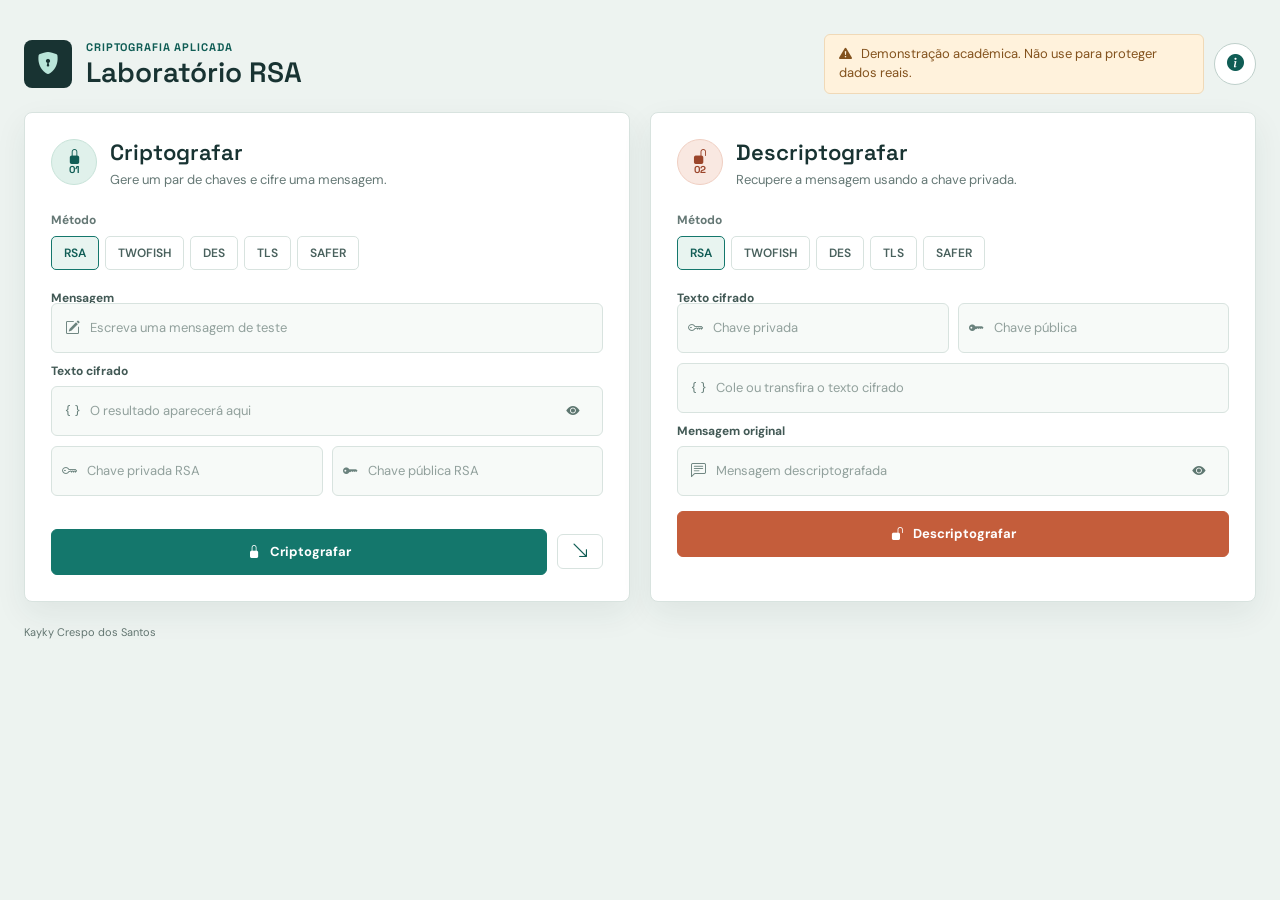
==== commit a36b1812: "feat: adiciona cifras puras e simulacao TLS didatica" ====
--- a/index.html
+++ b/index.html
@@ -6,7 +6,7 @@
     <meta http-equiv="X-UA-Compatible" content="IE=edge">
     <meta name="viewport" content="width=device-width, initial-scale=1.0">
     <link rel="stylesheet" href="https://cdn.jsdelivr.net/npm/bootstrap-icons@1.10.5/font/bootstrap-icons.css">
-    <link rel="stylesheet" href="styles.css?v=4">
+    <link rel="stylesheet" href="styles.css?v=6">
     <script type="module" src="https://pyscript.net/snapshots/2023.09.1.RC1/core.js"></script>
     <link rel="stylesheet"
         href="https://fonts.googleapis.com/css2?family=DM+Sans:wght@400;500;600;700&family=Space+Grotesk:wght@500;600;700&display=swap">
@@ -306,8 +306,38 @@
                 <h1>Laboratório RSA</h1>
             </div>
         </div>
-        <p class="security-note"><i class="bi bi-exclamation-triangle-fill" aria-hidden="true"></i> Demonstração acadêmica. Não use para proteger dados reais.</p>
+        <div class="header-actions">
+            <p class="security-note"><i class="bi bi-exclamation-triangle-fill" aria-hidden="true"></i> Demonstração acadêmica. Não use para proteger dados reais.</p>
+            <button id="helpButton" class="help-button" type="button" aria-label="Abrir explicações" title="Explicações">
+                <i class="bi bi-info-circle-fill" aria-hidden="true"></i>
+            </button>
+        </div>
     </header>
+
+    <dialog class="help-dialog" id="helpDialog" aria-labelledby="helpTitle">
+        <div class="help-dialog-header">
+            <div>
+                <p class="eyebrow">GUIA RÁPIDO</p>
+                <h2 id="helpTitle">Como usar</h2>
+            </div>
+            <button class="help-close" type="button" aria-label="Fechar explicações" title="Fechar" onclick="document.querySelector('#helpDialog').close()">
+                <i class="bi bi-x-lg" aria-hidden="true"></i>
+            </button>
+        </div>
+        <ol class="help-steps">
+            <li>Escolha um método disponível e escreva uma mensagem de teste.</li>
+            <li>Use <strong>Criptografar</strong> para gerar o texto cifrado e as chaves.</li>
+            <li>O botão de seta transfere os valores para a área de descriptografia.</li>
+            <li>Use <strong>Descriptografar</strong> para conferir a mensagem recuperada.</li>
+        </ol>
+        <div class="help-notes">
+            <p><strong>Disponibilidade:</strong> RSA, DES, Twofish-128 e SAFER K-64 cifram mensagens. TLS abre uma simulação didática de handshake.</p>
+            <p><strong>Chaves:</strong> DES e SAFER K-64 usam 8 bytes; Twofish-128 usa 16. Os métodos simétricos também usam um IV e CBC com padding PKCS#7.</p>
+            <p><strong>TLS:</strong> a simulação mostra etapas conceituais. Não cria certificados, não negocia segredos e não estabelece uma conexão TLS real.</p>
+            <p><strong>Segurança:</strong> as cifras foram escritas para estudo e não devem proteger dados reais. DES é obsoleto, e as implementações não incluem autenticação.</p>
+            <p><strong>Segurança:</strong> as implementações são educacionais e não devem proteger dados reais.</p>
+        </div>
+    </dialog>
 
     <main id="container" aria-label="Ferramentas de criptografia RSA">
         <div class="content first-content">
@@ -350,6 +380,12 @@
                         for="safer">SAFER</label>
                 </div>
                 <p class="method-notice" id="methodNoticeEncrypt" role="status" aria-live="polite" hidden></p>
+                <section class="tls-simulation" id="tlsSimulationEncrypt" hidden>
+                    <h3>Handshake TLS didático</h3>
+                    <p>Etapas conceituais do início de uma conexão. Esta simulação não envia dados nem aplica criptografia.</p>
+                    <button class="btn tls-run" type="button" py-click="simular_tls"><i class="bi bi-play-fill" aria-hidden="true"></i> Executar simulação</button>
+                    <ol class="tls-steps" id="tlsStepsEncrypt"></ol>
+                </section>
                 <label class="field-label" for="texto-primary">Mensagem</label>
                 <form class="form">
                     <label class="label-input" for="texto-primary">
@@ -367,12 +403,12 @@
                     <div id="chaves">
                         <label for="chave-privada" class="label-input">
                             <i class="bi bi-key"></i>
-                            <input type="text" name="msgCriptografada-primary" id="chave-privada1" placeholder="Chave privada"
+                            <input type="text" name="msgCriptografada-primary" id="chave-privada1" placeholder="Chave privada RSA"
                                 value="" autocomplete="off" readonly>
                         </label>
                         <label for="chave-publica" class="label-input">
                             <i class="bi bi-key-fill"></i>
-                            <input type="text" name="msgCriptografada-primary" id="chave-publica1" placeholder="Chave pública"
+                            <input type="text" name="msgCriptografada-primary" id="chave-publica1" placeholder="Chave pública RSA"
                                 value="" autocomplete="off" readonly>
                         </label>
                     </div>
@@ -428,6 +464,12 @@
                         for="safer2">SAFER</label>
                 </div>
                 <p class="method-notice" id="methodNoticeDecrypt" role="status" aria-live="polite" hidden></p>
+                <section class="tls-simulation" id="tlsSimulationDecrypt" hidden>
+                    <h3>Handshake TLS didático</h3>
+                    <p>Etapas conceituais do início de uma conexão. Esta simulação não envia dados nem aplica criptografia.</p>
+                    <button class="btn tls-run" type="button" py-click="simular_tls"><i class="bi bi-play-fill" aria-hidden="true"></i> Executar simulação</button>
+                    <ol class="tls-steps" id="tlsStepsDecrypt"></ol>
+                </section>
                 <label class="field-label" for="msgCriptografada-second">Texto cifrado</label>
                 <form class="form">
                     <div id="chaves">
@@ -462,8 +504,9 @@
         </div><!--second content-->
     </main>
     <footer id="copyrightAll">Kayky Crespo dos Santos</footer>
-    <script src="app.js?v=3"></script>
-    <script type="py" src="rsa_web.py"></script>
+    <script src="app.js?v=7"></script>
+    <script type="py" src="cipher_methods.py?v=4"></script>
+    <script type="py" src="rsa_web.py?v=5"></script>
 </body>
 
 </html>
--- a/styles.css
+++ b/styles.css
@@ -1441,6 +1441,108 @@
     margin-right: 6px;
 }
 
+.header-actions {
+    display: flex;
+    align-items: center;
+    gap: 10px;
+}
+
+.help-button,
+.help-close {
+    width: 42px;
+    height: 42px;
+    flex: 0 0 42px;
+    display: grid;
+    place-items: center;
+    border: 1px solid #bfd0cb;
+    border-radius: 50%;
+    background: #fff;
+    color: var(--teal-dark);
+    cursor: pointer;
+    font-size: 17px;
+}
+
+.help-button:hover,
+.help-close:hover {
+    border-color: var(--teal);
+    background: #e8f4f0;
+}
+
+.help-dialog {
+    width: min(520px, calc(100% - 28px));
+    max-width: 520px;
+    max-height: min(78vh, 680px);
+    overflow: auto;
+    margin: auto;
+    padding: 24px;
+    border: 1px solid var(--line);
+    border-radius: 8px;
+    background: var(--paper);
+    color: var(--ink);
+    box-shadow: 0 24px 80px rgba(24, 51, 50, 0.2);
+}
+
+.help-dialog::backdrop {
+    background: rgba(16, 37, 35, 0.48);
+    backdrop-filter: blur(3px);
+}
+
+.help-dialog-header {
+    display: flex;
+    align-items: flex-start;
+    justify-content: space-between;
+    gap: 16px;
+    margin-bottom: 18px;
+}
+
+.help-dialog-header h2 {
+    margin: 2px 0 0;
+    font-family: 'Space Grotesk', sans-serif;
+    font-size: 24px;
+}
+
+.help-close {
+    width: 36px;
+    height: 36px;
+    flex-basis: 36px;
+    border-radius: 6px;
+    font-size: 14px;
+}
+
+.help-steps {
+    display: grid;
+    gap: 11px;
+    margin: 0;
+    padding-left: 22px;
+    color: #425955;
+    font-size: 14px;
+    line-height: 1.55;
+}
+
+.help-steps li::marker {
+    color: var(--teal);
+    font-weight: 700;
+}
+
+.help-notes {
+    display: grid;
+    gap: 8px;
+    margin-top: 20px;
+    padding-top: 16px;
+    border-top: 1px solid var(--line);
+}
+
+.help-notes p {
+    margin: 0;
+    color: var(--muted);
+    font-size: 12px;
+    line-height: 1.55;
+}
+
+.help-notes strong {
+    color: var(--ink);
+}
+
 .bi {
     color: currentColor;
 }
@@ -1550,6 +1652,54 @@
 
 .method-notice[hidden] {
     display: none;
+}
+
+.tls-simulation {
+    display: grid;
+    gap: 11px;
+    margin-top: 10px;
+    padding: 16px;
+    border-left: 3px solid var(--teal);
+    background: #f3f8f5;
+}
+
+.tls-simulation[hidden],
+.form[hidden],
+.field-label[hidden] {
+    display: none !important;
+}
+
+.tls-simulation h3 {
+    margin: 0;
+    color: var(--ink);
+    font-family: 'Space Grotesk', sans-serif;
+    font-size: 16px;
+}
+
+.tls-simulation > p {
+    margin: 0;
+    color: var(--muted);
+    font-size: 12px;
+    line-height: 1.5;
+}
+
+.btn.tls-run {
+    width: 100%;
+}
+
+.tls-steps {
+    display: grid;
+    gap: 8px;
+    margin: 0;
+    padding-left: 20px;
+    color: #425955;
+    font-size: 12px;
+    line-height: 1.5;
+}
+
+.tls-steps li::marker {
+    color: var(--teal);
+    font-weight: 700;
 }
 
 .title,
@@ -1870,6 +2020,14 @@
         max-width: none;
     }
 
+    .header-actions {
+        width: 100%;
+    }
+
+    .header-actions .security-note {
+        flex: 1;
+    }
+
     #container {
         grid-template-columns: minmax(0, 1fr);
         gap: 14px;
@@ -1897,6 +2055,10 @@
 
     .security-note {
         font-size: 12px;
+    }
+
+    .help-dialog {
+        padding: 20px 17px;
     }
 
     .first-content .second-column,
